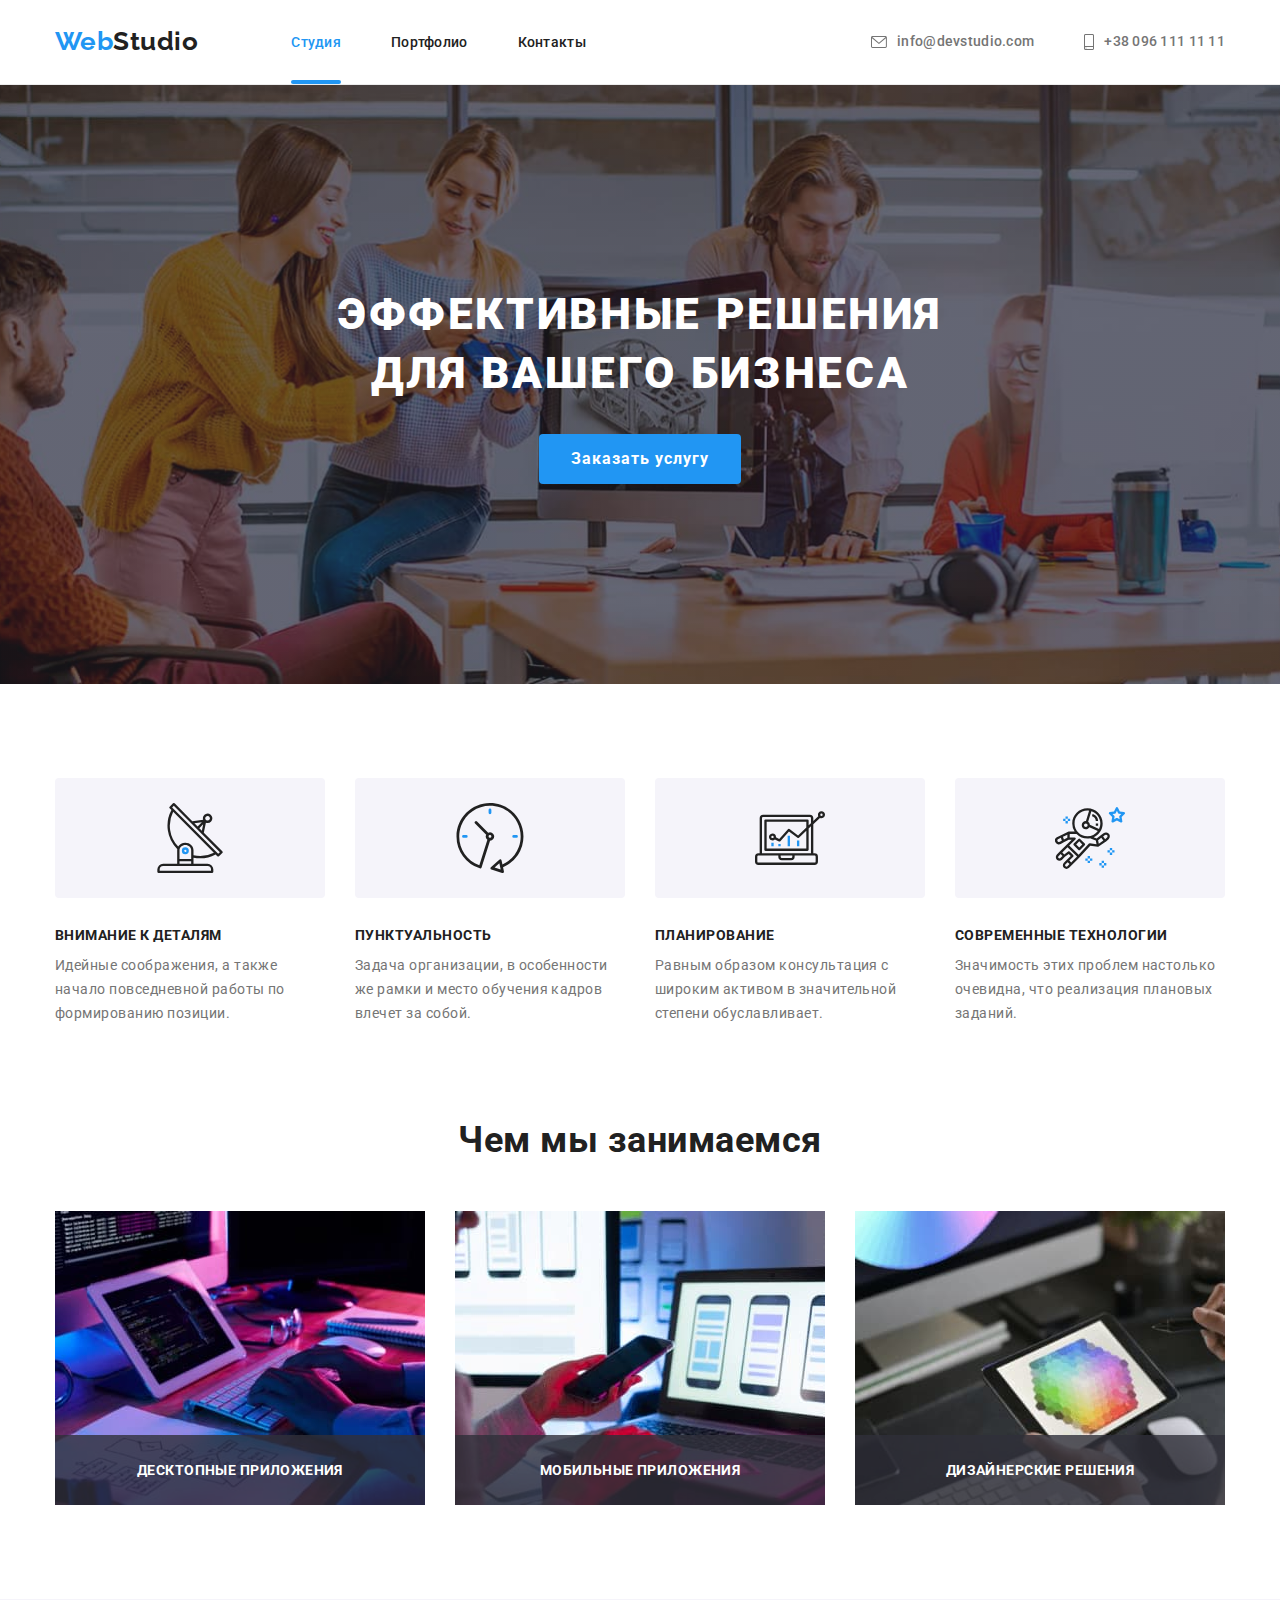
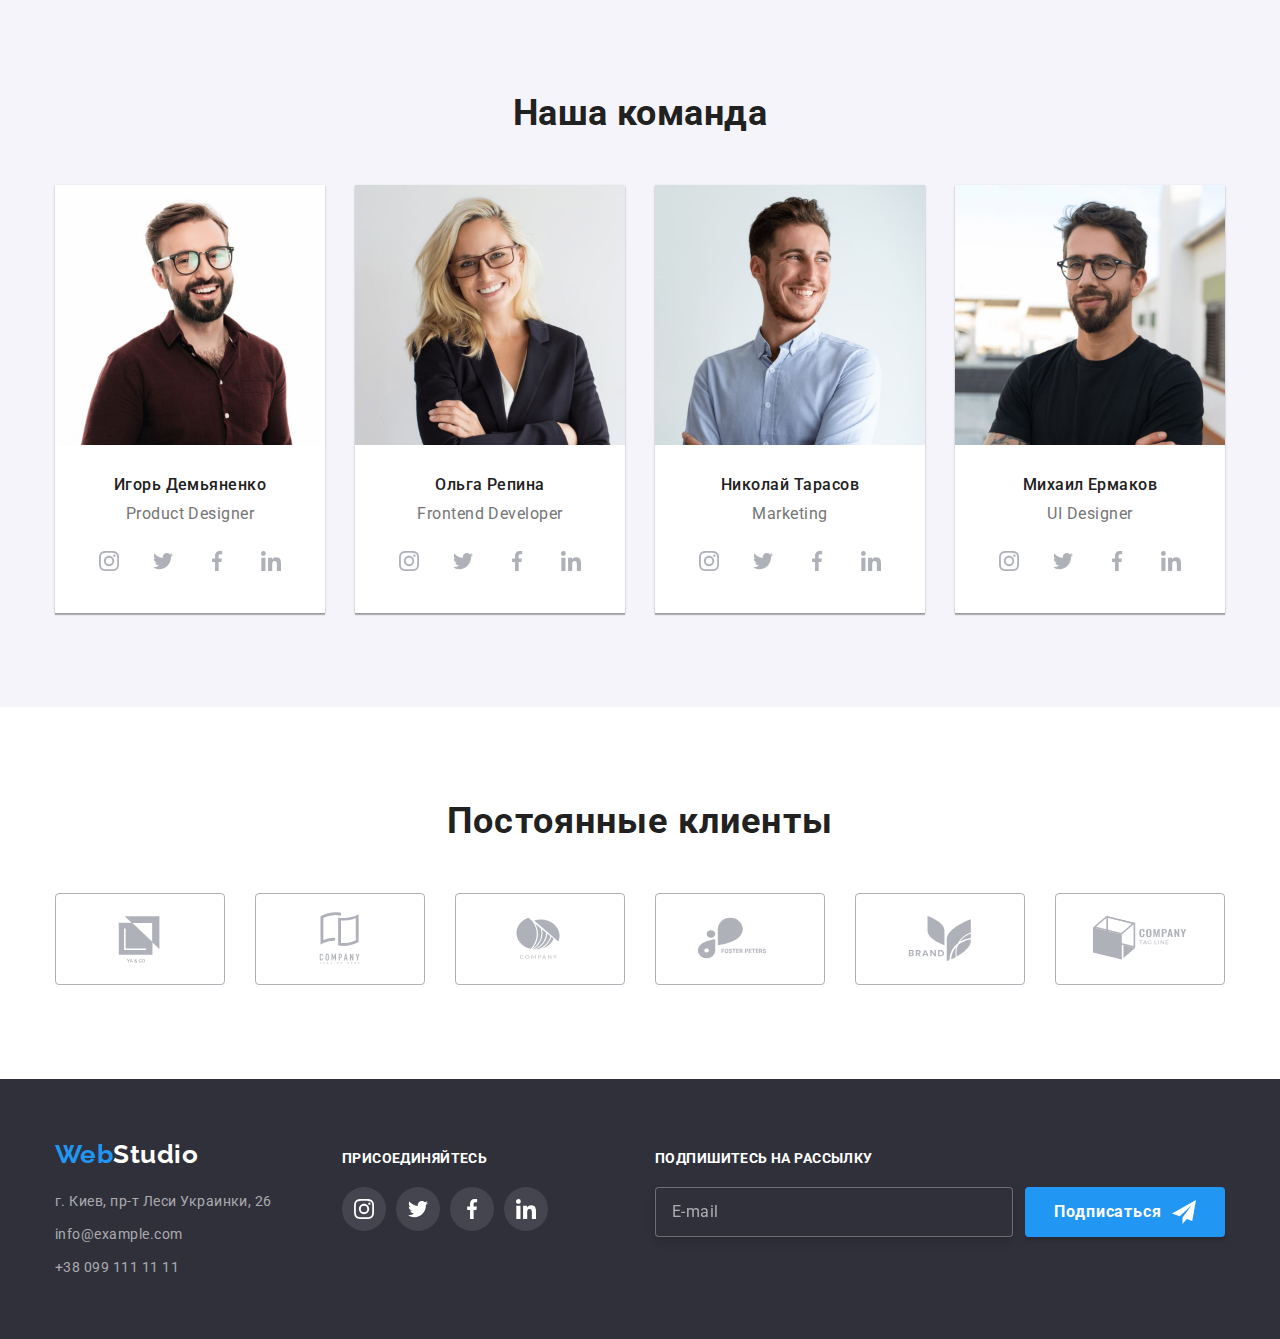
==== index.html @ af9476b7 "add files from previous hw" ====
<!DOCTYPE html>
<html lang="ru">
  <head>
    <meta charset="UTF-8" />
    <meta http-equiv="X-UA-Compatible" content="IE=edge" />
    <meta name="viewport" content="width=device-width, initial-scale=1.0" />
    <title>Homework 7</title>
    <link rel="preconnect" href="https://fonts.googleapis.com" />
    <link rel="preconnect" href="https://fonts.gstatic.com" crossorigin />
    <link
      href="https://fonts.googleapis.com/css2?family=Raleway:wght@700&family=Roboto:wght@400;500;700;900&display=swap"
      rel="stylesheet"
    />
    <link
      rel="stylesheet"
      href="https://cdnjs.cloudflare.com/ajax/libs/modern-normalize/1.1.0/modern-normalize.min.css"
    />
    <link rel="stylesheet" href="./css/styles.css" />
  </head>

  <body>
    <!-- Header -->
    <header class="header-border">
      <div class="container header-container">
        <nav class="main-nav">
          <a class="logo" href="index.html" title="WebStudio"
            >Web<span class="logo-black">Studio</span></a
          >
          <ul class="site-nav">
            <li>
              <a class="nav-studio current" href="./index.html">Студия</a>
            </li>
            <li>
              <a class="nav-portfolio" href="./portfolio.html">Портфолио</a>
            </li>
            <li><a class="nav-contacts" href="">Контакты</a></li>
          </ul>
        </nav>

        <ul class="contacts">
          <li>
            <a class="link-mail" href="mailto:info@devstudio.com">
              <svg class="icon-mail" width="16" height="12">
                <use href="./images/sprite.svg#icon-mail"></use>
              </svg>
              info@devstudio.com</a
            >
          </li>
          <li>
            <a class="link-tel" href="tel:+380961111111">
              <svg class="icon-smartphone" width="10" height="16">
                <use href="./images/sprite.svg#icon-smartphone"></use>
              </svg>
              +38 096 111 11 11</a
            >
          </li>
        </ul>
      </div>
    </header>
    <!-- Main -->
    <main>
      <!-- Секция 1 (Эффективное решение для вашего бизнеса) -->
      <section class="hero-section">
        <div class="container title-container">
          <h1 class="hero-title">Эффективные решения для вашего бизнеса</h1>
          <button data-modal-open class="hero-button" type="button">
            Заказать услугу
          </button>
        </div>
      </section>

      <!-- Секция 2 (Список преимуществ) -->
      <section>
        <div class="container">
          <h2 class="visually-hidden">Список преимуществ</h2>
          <ul class="advantage-list">
            <li>
              <div class="advantage-block">
                <svg width="70" height="70">
                  <use href="./images/sprite.svg#icon-antenna"></use>
                </svg>
              </div>
              <h3 class="advantage-title">Внимание к деталям</h3>
              <p class="advantage-text">
                Идейные соображения, а также начало повседневной работы по
                формированию позиции.
              </p>
            </li>
            <li>
              <div class="advantage-block">
                <svg width="70" height="70">
                  <use href="./images/sprite.svg#icon-clock"></use>
                </svg>
              </div>
              <h3 class="advantage-title">Пунктуальность</h3>
              <p class="advantage-text">
                Задача организации, в особенности же рамки и место обучения
                кадров влечет за собой.
              </p>
            </li>
            <li>
              <div class="advantage-block">
                <svg width="70" height="70">
                  <use href="./images/sprite.svg#icon-diagram"></use>
                </svg>
              </div>
              <h3 class="advantage-title">Планирование</h3>
              <p class="advantage-text">
                Равным образом консультация с широким активом в значительной
                степени обуславливает.
              </p>
            </li>
            <li>
              <div class="advantage-block">
                <svg width="70" height="70">
                  <use href="./images/sprite.svg#icon-astronaut"></use>
                </svg>
              </div>
              <h3 class="advantage-title">Современные технологии</h3>
              <p class="advantage-text">
                Значимость этих проблем настолько очевидна, что реализация
                плановых заданий.
              </p>
            </li>
          </ul>
        </div>
      </section>
      <!-- Секция 3 (Чем мы занимаемся?) -->
      <section class="project-section">
        <div class="container">
          <h2 class="projects-title">Чем мы занимаемся</h2>
          <ul class="projects-list">
            <li>
              <div class="projects-item-div">
                <img
                  src="images/img1.jpg"
                  width="370"
                  alt="руки набирают на клавиатуре код"
                />
                <p class="projects-item-text">Десктопные приложения</p>
              </div>
            </li>
            <li>
              <div class="projects-item-div">
                <img
                  src="images/img2.jpg"
                  width="370"
                  alt="телефон в руке фотографирует экран ноутбука"
                />
                <p class="projects-item-text">Мобильные приложения</p>
              </div>
            </li>
            <li>
              <div class="projects-item-div">
                <img
                  src="images/img3.jpg"
                  width="370"
                  alt="человек  выбирает на планшете цвет из палитры"
                />
                <p class="projects-item-text">Дизайнерские решения</p>
              </div>
            </li>
          </ul>
        </div>
      </section>
      <!-- Секция 4 (Наша команда) -->
      <section class="team-section">
        <div class="container">
          <h2 class="team-section-title">Наша команда</h2>
          <ul class="team-list">
            <li class="member-card">
              <img
                src="images/img4.jpg"
                width="270"
                alt="Игорь Демьяненко, дизайнер продукта"
              />
              <h3 class="member-name">Игорь Демьяненко</h3>
              <p class="member-position" lang="en">Product Designer</p>
              <ul class="social-network-list">
                <li class="social-network-link">
                  <a class="social-network" href="">
                    <svg class="icon-social" width="20" height="20">
                      <use href="./images/sprite.svg#icon-instagram"></use>
                    </svg>
                  </a>
                </li>
                <li class="social-network-link">
                  <a class="social-network" href="">
                    <svg class="icon-social" width="20" height="20">
                      <use href="./images/sprite.svg#icon-twitter"></use>
                    </svg>
                  </a>
                </li>
                <li class="social-network-link">
                  <a class="social-network" href="">
                    <svg class="icon-social" width="20" height="20">
                      <use href="./images/sprite.svg#icon-facebook"></use>
                    </svg>
                  </a>
                </li>
                <li class="social-network-link">
                  <a class="social-network" href="">
                    <svg class="icon-social" width="20" height="20">
                      <use href="./images/sprite.svg#icon-linkedin"></use>
                    </svg>
                  </a>
                </li>
              </ul>
            </li>
            <li class="member-card">
              <img
                src="images/img5.jpg"
                width="270"
                alt="Ольга Репина, фронтэнд разработчик"
              />
              <h3 class="member-name">Ольга Репина</h3>
              <p class="member-position" lang="en">Frontend Developer</p>
              <ul class="social-network-list">
                <li class="social-network-link">
                  <a class="social-network" href="">
                    <svg class="icon-social" width="20" height="20">
                      <use href="./images/sprite.svg#icon-instagram"></use>
                    </svg>
                  </a>
                </li>
                <li class="social-network-link">
                  <a class="social-network" href="">
                    <svg class="icon-social" width="20" height="20">
                      <use href="./images/sprite.svg#icon-twitter"></use>
                    </svg>
                  </a>
                </li>
                <li class="social-network-link">
                  <a class="social-network" href="">
                    <svg class="icon-social" width="20" height="20">
                      <use href="./images/sprite.svg#icon-facebook"></use>
                    </svg>
                  </a>
                </li>
                <li class="social-network-link">
                  <a class="social-network" href="">
                    <svg class="icon-social" width="20" height="20">
                      <use href="./images/sprite.svg#icon-linkedin"></use>
                    </svg>
                  </a>
                </li>
              </ul>
            </li>
            <li class="member-card">
              <img
                src="images/img6.jpg"
                width="270"
                alt="Николай Тарасов, маркетолог"
              />
              <h3 class="member-name">Николай Тарасов</h3>
              <p class="member-position" lang="en">Marketing</p>
              <ul class="social-network-list">
                <li class="social-network-link">
                  <a class="social-network" href="">
                    <svg class="icon-social" width="20" height="20">
                      <use href="./images/sprite.svg#icon-instagram"></use>
                    </svg>
                  </a>
                </li>
                <li class="social-network-link">
                  <a class="social-network" href="">
                    <svg class="icon-social" width="20" height="20">
                      <use href="./images/sprite.svg#icon-twitter"></use>
                    </svg>
                  </a>
                </li>
                <li class="social-network-link">
                  <a class="social-network" href="">
                    <svg class="icon-social" width="20" height="20">
                      <use href="./images/sprite.svg#icon-facebook"></use>
                    </svg>
                  </a>
                </li>
                <li class="social-network-link">
                  <a class="social-network" href="">
                    <svg class="icon-social" width="20" height="20">
                      <use href="./images/sprite.svg#icon-linkedin"></use>
                    </svg>
                  </a>
                </li>
              </ul>
            </li>
            <li class="member-card">
              <img
                src="images/img7.jpg"
                width="270"
                alt="Михаил Ермаков, UI-дизайнер"
              />
              <h3 class="member-name">Михаил Ермаков</h3>
              <p class="member-position" lang="en">UI Designer</p>
              <ul class="social-network-list">
                <li class="social-network-link">
                  <a class="social-network" href="">
                    <svg class="icon-social" width="20" height="20">
                      <use href="./images/sprite.svg#icon-instagram"></use>
                    </svg>
                  </a>
                </li>
                <li class="social-network-link">
                  <a class="social-network" href="">
                    <svg class="icon-social" width="20" height="20">
                      <use href="./images/sprite.svg#icon-twitter"></use>
                    </svg>
                  </a>
                </li>
                <li class="social-network-link">
                  <a class="social-network" href="">
                    <svg class="icon-social" width="20" height="20">
                      <use href="./images/sprite.svg#icon-facebook"></use>
                    </svg>
                  </a>
                </li>
                <li class="social-network-link">
                  <a class="social-network" href="">
                    <svg class="icon-social" width="20" height="20">
                      <use href="./images/sprite.svg#icon-linkedin"></use>
                    </svg>
                  </a>
                </li>
              </ul>
            </li>
          </ul>
        </div>
      </section>
      <!-- Секция 5 (Постоянные клиенты) -->
      <section>
        <div class="container">
          <h2 class="regular-customers-title">Постоянные клиенты</h2>
          <ul class="regular-customers-list">
            <li class="brand-logo-item">
              <a class="brand-logo-link" href="">
                <svg class="brand-logo-icon" width="106" height="60">
                  <use href="./images/sprite.svg#icon-ya-co"></use>
                </svg>
              </a>
            </li>
            <li class="brand-logo-item">
              <a class="brand-logo-link" href="">
                <svg class="brand-logo-icon" width="106" height="60">
                  <use href="./images/sprite.svg#icon-company1"></use>
                </svg>
              </a>
            </li>
            <li class="brand-logo-item">
              <a class="brand-logo-link" href="">
                <svg class="brand-logo-icon" width="106" height="60">
                  <use href="./images/sprite.svg#icon-company2"></use>
                </svg>
              </a>
            </li>
            <li class="brand-logo-item">
              <a class="brand-logo-link" href="">
                <svg class="brand-logo-icon" width="106" height="60">
                  <use href="./images/sprite.svg#icon-foster-peters"></use>
                </svg>
              </a>
            </li>
            <li class="brand-logo-item">
              <a class="brand-logo-link" href="">
                <svg class="brand-logo-icon" width="106" height="60">
                  <use href="./images/sprite.svg#icon-brand"></use>
                </svg>
              </a>
            </li>
            <li class="brand-logo-item">
              <a class="brand-logo-link" href="">
                <svg class="brand-logo-icon" width="106" height="60">
                  <use href="./images/sprite.svg#icon-company3"></use>
                </svg>
              </a>
            </li>
          </ul>
        </div>
      </section>
    </main>
    <!-- Footer -->
    <footer>
      <div class="container">
        <div class="footer-columns">
          <div class="footer-adress">
            <a class="bottom-logo" href="index.html" title="WebStudio"
              >Web<span class="logo-white">Studio</span></a
            >
            <address>
              <ul class="address-list">
                <li>
                  <a
                    class="address-link"
                    href="https://goo.gl/maps/oR3F1YAG6LvCoMsa9"
                    target="_blank"
                    rel="noopener noreferrer"
                    >г. Киев, пр-т Леси Украинки, 26</a
                  >
                </li>
                <li>
                  <a class="address-link" href="mailto:info@example.com"
                    >info@example.com</a
                  >
                </li>
                <li>
                  <a class="address-link" href="tel:+380991111111"
                    >+38 099 111 11 11</a
                  >
                </li>
              </ul>
            </address>
          </div>
          <div class="call-to-action">
            <p class="join">присоединяйтесь</p>
            <ul class="sn-list-footer">
              <li class="sn-item-footer">
                <a class="sn-link-footer" href="">
                  <svg class="icon-social-footer" width="20" height="20">
                    <use href="./images/sprite.svg#icon-instagram"></use>
                  </svg>
                </a>
              </li>
              <li class="sn-item-footer">
                <a class="sn-link-footer" href="">
                  <svg class="icon-social-footer" width="20" height="20">
                    <use href="./images/sprite.svg#icon-twitter"></use>
                  </svg>
                </a>
              </li>
              <li class="sn-item-footer">
                <a class="sn-link-footer" href="">
                  <svg class="icon-social-footer" width="20" height="20">
                    <use href="./images/sprite.svg#icon-facebook"></use>
                  </svg>
                </a>
              </li>
              <li class="sn-item-footer">
                <a class="sn-link-footer" href="">
                  <svg class="icon-social-footer" width="20" height="20">
                    <use href="./images/sprite.svg#icon-linkedin"></use>
                  </svg>
                </a>
              </li>
            </ul>
          </div>
          <form class="mailing-list">
            <label class="mailing-list-title">
              Подпишитесь на рассылку
              <input
                class="mailing-list-email"
                type="email"
                name="email"
                placeholder="E-mail"
              />
            </label>
            <button class="mailing-list-button" type="submit">
              Подписаться
              <svg class="icon-send" width="24" height="24">
                <use href="./images/sprite.svg#icon-icon-send"></use>
              </svg>
            </button>
          </form>
        </div>
      </div>
    </footer>
    <!-- Modal -->
    <div data-modal class="backdrop is-hidden">
      <div class="modal">
        <button data-modal-close class="modal-close-button" type="button">
          <svg class="icon-close" width="30" height="30">
            <use href="./images/sprite.svg#icon-close"></use>
          </svg>
        </button>
        <p class="modal-title">Оставьте свои данные, мы вам перезвоним</p>
        <form>
          <div class="form-field">
            <label for="username" class="form-label">Имя</label>
            <input class="input" type="text" name="username" id="username" />
            <svg class="form-svg" width="18" height="18">
              <use href="./images/sprite.svg#icon-person-black"></use>
            </svg>
          </div>
          <div class="form-field">
            <label for="number" class="form-label">Телефон</label>
            <input class="input" type="tel" name="number" id="number" />
            <svg class="form-svg" width="18" height="18">
              <use href="./images/sprite.svg#icon-phone-black"></use>
            </svg>
          </div>
          <div class="form-field">
            <label for="email" class="form-label">Почта</label>
            <input class="input" type="email" name="email" id="email" />
            <svg class="form-svg" width="18" height="18">
              <use href="./images/sprite.svg#icon-email-black"></use>
            </svg>
          </div>
          <div class="form-field">
            <label for="comment" class="form-label">Комментарий</label>
            <textarea
              id="comment"
              class="textarea"
              name="comment"
              placeholder="Введите текст"
            ></textarea>
          </div>
          <label class="policy-checkbox">
            <input
              class="checkbox"
              type="checkbox"
              name="policy"
              value="policy"
            />
            <span class="checkbox-border"
              ><svg class="icon-check" width="16" height="15">
                <use href="./images/sprite.svg#icon-icon-check"></use>
              </svg>
            </span>
            <span
              >Соглашаюсь с рассылкой и принимаю
              <a class="policy-agreement" href="">Условия договора</a>
            </span>
          </label>
          <button class="form-button" type="submit">Отправить</button>
        </form>
      </div>
    </div>
    <script src="./js/modal.js"></script>
  </body>
</html>
---- css/styles.css ----
:root {
  --primary-text-color: #757575;
  --title-text-color: #212121;
  --accent-color: #2196f3;
  --hero-button-hover-color: #188ce8;
  --primary-white-color: #ffffff;
  --portfolio-card-border-color: #eeeeee;
  --header-border-color: #ececec;
  --hero-footer-section-background-color: #2f303a;
  --team-section-background-color: #f5f4fa;
  --team-section-social-network-color: #afb1b8;
  --backdrop-background-color: rgba(0, 0, 0, 0.2);
  --primary-black-color: #000;
  --timing-function: cubic-bezier(0.4, 0, 0.2, 1);
}

body {
  font-family: Roboto, sans-serif;
  letter-spacing: 0.03em;
  background-color: var(--primary-white-color);
  color: var(--primary-text-color);
}
p,
h1,
h2,
h3,
h4,
h5,
h6 {
  margin: 0;
  padding: 0;
}

ul {
  list-style: none;
  margin: 0;
  padding: 0;
}

img {
  display: block;
  max-width: 100%;
  height: auto;
}

section {
  padding: 94px 0;
}

.container {
  width: 1200px;
  margin-left: auto;
  margin-right: auto;
  padding-left: 15px;
  padding-right: 15px;
}

.visually-hidden {
  position: absolute;
  width: 1px;
  height: 1px;
  margin: -1px;
  border: 0;
  padding: 0;
  white-space: nowrap;
  clip-path: inset(100%);
  clip: rect(0 0 0 0);
  overflow: hidden;
}

/* Header */
header {
  display: flex;
  align-items: center;
  margin: auto;
}
.header-container {
  display: flex;
  align-items: center;
}

.header-border {
  border-bottom: 1px solid var(--header-border-color);
}

.main-nav {
  display: flex;
  align-items: center;
  margin-right: auto;
}

.logo {
  margin-right: 93px;
  padding-top: 24px;
  padding-bottom: 25px;

  font-family: "Raleway";
  font-weight: 700;
  font-size: 26px;
  line-height: 1.2;
  color: var(--accent-color);
  text-decoration: none;
}

.logo-black {
  color: var(--title-text-color);
}

.site-nav {
  display: flex;
  align-items: center;
  padding-left: 0;
  margin: 0;
}

.site-nav .current {
  color: var(--accent-color);
  position: relative;
}

.site-nav .current::after {
  content: "";
  position: absolute;
  width: 100%;
  height: 4px;
  background-color: var(--accent-color);
  border-radius: 2px;
  bottom: 0;
  left: 0;
  margin-bottom: -2px;
}

.site-nav > li:not(:last-child) {
  margin-right: 50px;
}

.nav-studio {
  padding-top: 32px;
  padding-bottom: 32px;
  font-weight: 500;
  font-size: 14px;
  line-height: 1.14;
  letter-spacing: 0.02em;
  color: var(--title-text-color);
  text-decoration: none;
  transition: color 250ms var(--timing-function);
}

.nav-studio:hover,
.nav-studio:focus {
  color: var(--accent-color);
}

.nav-portfolio {
  padding-top: 32px;
  padding-bottom: 32px;
  font-weight: 500;
  font-size: 14px;
  line-height: 1.14px;
  letter-spacing: 0.02em;
  color: var(--title-text-color);
  text-decoration: none;
  transition: color 250ms var(--timing-function);
}

.nav-portfolio:hover,
.nav-portfolio:focus {
  color: var(--accent-color);
}

.nav-contacts {
  padding-top: 32px;
  padding-bottom: 32px;
  font-weight: 500;
  font-size: 14px;
  line-height: 1.14;
  letter-spacing: 0.02em;
  color: var(--title-text-color);
  text-decoration: none;
  transition: color 250ms var(--timing-function);
}

.nav-contacts:hover,
.nav-contacts:focus {
  color: var(--accent-color);
}

.contacts {
  display: flex;
  align-items: center;
  padding-left: 0;
  margin: 0;
}

.link-mail {
  padding-top: 32px;
  padding-bottom: 32px;
  margin-right: 50px;
  font-weight: 500;
  font-size: 14px;
  line-height: 1.4;
  letter-spacing: 0.02em;
  color: var(--primary-text-color);
  text-decoration: none;
  display: flex;
  align-items: center;
  transition: color 250ms var(--timing-function);
}

.icon-mail {
  fill: currentColor;
  margin-right: 10px;
}

.link-mail:hover,
.link-mail:focus {
  color: var(--accent-color);
}

.link-tel {
  padding-top: 32px;
  padding-bottom: 32px;
  font-weight: 500;
  font-size: 14px;
  line-height: 1.4;
  letter-spacing: 0.02em;
  color: var(--primary-text-color);
  text-decoration: none;
  display: flex;
  align-items: center;
  transition: color 250ms var(--timing-function);
}

.icon-smartphone {
  fill: currentColor;
  margin-right: 10px;
}

.link-tel:hover,
.link-tel:focus {
  color: var(--accent-color);
}

/* Секция 1 (Эффективное решение для вашего бизнеса)  */
.hero-section {
  background-color: var(--hero-footer-section-background-color);
  background-image: linear-gradient(
      to right,
      rgba(47, 48, 58, 0.4),
      rgba(47, 48, 58, 0.4)
    ),
    url("../images/hero-img.jpg");
  background-repeat: no-repeat;
  background-size: cover;
  background-position: center;
  max-width: 1600px;
  margin: 0 auto;
  align-items: center;
  padding-top: 200px;
  padding-bottom: 200px;
}

.title-container {
  display: flex;
  align-items: center;
  flex-direction: column;
}

.hero-title {
  margin: 0 0 30px;
  width: 696px;

  font-weight: 900;
  font-size: 44px;
  line-height: 1.36;
  text-align: center;
  letter-spacing: 0.06em;
  text-transform: uppercase;
  color: var(--primary-white-color);
}

.hero-button {
  border-radius: 4px;
  padding: 10px 32px;
  border: none;
  align-items: center;

  color: var(--primary-white-color);
  background-color: var(--accent-color);
  font-weight: 700;
  font-size: 16px;
  line-height: 1.88;
  text-align: center;
  letter-spacing: 0.06em;
  cursor: pointer;
  transition: background-color 250ms var(--timing-function);
}

.hero-button:hover,
.hero-button:focus {
  background-color: var(--hero-button-hover-color);
}

/* Секция 2 (Список преимуществ) */
.advantage-list {
  display: flex;
}

.advantage-list > li:not(:last-child) {
  margin-right: 30px;
}

.advantage-block {
  background-color: var(--team-section-background-color);
  border-radius: 4px;
  width: 270px;
  height: 120px;
  margin-bottom: 30px;
  align-items: center;
  display: flex;
  justify-content: center;
}

.advantage-title {
  margin-top: 0;
  margin-bottom: 10px;
  color: var(--title-text-color);
  font-weight: 700;
  font-size: 14px;
  line-height: 1.14;
  text-transform: uppercase;
}

.advantage-text {
  width: 270px;
  font-size: 14px;
  line-height: 1.7;
  color: var(--primary-text-color);
}

/* Секция 3 (Чем мы занимаемся?) */
.project-section {
  padding-top: 0;
}
.projects-title {
  margin-top: 0;
  margin-bottom: 50px;
  font-weight: 700;
  font-size: 36px;
  line-height: 1.16;
  text-align: center;
  color: var(--title-text-color);
}

.projects-list {
  display: flex;
}

.projects-list > li:not(:last-child) {
  margin-right: 30px;
}

.projects-item-div {
  position: relative;
}

.projects-item-text {
  position: absolute;
  bottom: 0;

  width: 370px;
  padding: 27px 0;
  font-weight: 700;
  font-size: 14px;
  line-height: 16px;
  text-align: center;
  letter-spacing: 0.03em;
  text-transform: uppercase;
  color: var(--primary-white-color);
  background-color: rgba(47, 48, 58, 0.8);
}

/* Секция 4 (Наша команда) */
.team-section {
  background-color: var(--team-section-background-color);
  margin-top: 0;
  margin-bottom: 0;
}

.team-section-title {
  margin-bottom: 50px;
  font-weight: 700;
  font-size: 36px;
  line-height: 1.16;
  text-align: center;
  color: var(--title-text-color);
}

.team-list {
  display: flex;
}

.member-card {
  background-color: var(--primary-white-color);
  width: 270px;
  margin-bottom: 0;
  box-shadow: 0px 1px 3px rgba(0, 0, 0, 0.12), 0px 1px 1px rgba(0, 0, 0, 0.14),
    0px 2px 1px rgba(0, 0, 0, 0.2);
}

.member-card:not(:last-child) {
  margin-right: 30px;
}

.member-name {
  margin-top: 30px;
  margin-bottom: 10px;
  font-weight: 500;
  font-size: 16px;
  line-height: 1.19;
  text-align: center;
  color: var(--title-text-color);
}

.member-position {
  margin-bottom: 16px;
  font-size: 16px;
  line-height: 1.19;
  text-align: center;
}

.social-network-list {
  display: flex;
  justify-content: center;
  margin-bottom: 30px;
}

.social-network-link:not(:last-child) {
  margin-right: 10px;
}

.social-network {
  display: flex;
  justify-content: center;
  align-items: center;
  color: var(--team-section-social-network-color);
  width: 44px;
  height: 44px;
  border-radius: 50%;
  transition: color 250ms var(--timing-function),
    background-color 250ms var(--timing-function);
}

.social-network:hover,
.social-network:focus {
  color: var(--primary-white-color);
  background-color: var(--accent-color);
}

.icon-social {
  fill: currentColor;
}

/* Секция 5 (Постоянные клиенты) */

.regular-customers-title {
  color: var(--title-text-color);
  font-weight: 700;
  font-size: 36px;
  line-height: 1.16;
  text-align: center;
  letter-spacing: 0.03em;

  margin-bottom: 50px;
}

.regular-customers-list {
  display: flex;
}

.brand-logo-item:not(:last-child) {
  margin-right: 30px;
}

.brand-logo-link {
  display: flex;
  justify-content: center;
  align-items: center;
  border: 1px solid var(--team-section-social-network-color);
  border-radius: 4px;
  width: 170px;
  height: 92px;
  color: var(--team-section-social-network-color);
  transition: color 250ms var(--timing-function);
}

.brand-logo-link:hover,
.brand-logo-link:focus {
  color: var(--accent-color);
  border: 1px solid var(--accent-color);
}

.brand-logo-icon {
  fill: currentColor;
}

/* Footer */
footer {
  background-color: var(--hero-footer-section-background-color);
  padding-top: 60px;
  padding-bottom: 60px;
}

.footer-columns {
  display: flex;
  align-items: baseline;
}

.bottom-logo {
  display: inline-block;
  margin-bottom: 20px;
  font-family: "Raleway";
  font-weight: 700;
  font-size: 26px;
  line-height: 1.19;
  color: var(--accent-color);
  text-decoration: none;
}

.logo-white {
  color: var(--primary-white-color);
}

.address-link {
  display: inline-block;
  font-style: normal;
  font-size: 14px;
  line-height: 1.7;
  color: rgba(255, 255, 255, 0.6);
  text-decoration: none;
  transition: color 250ms var(--timing-function);
}

.address-list > li:not(:last-child) {
  margin-bottom: 9px;
}

.address-link:hover,
.address-link:focus {
  color: var(--primary-white-color);
}

.call-to-action {
  margin-left: 70px;
}

.join {
  margin-bottom: 20px;
  font-weight: 700;
  font-size: 14px;
  line-height: 1.14;
  letter-spacing: 0.03em;
  text-transform: uppercase;
  color: var(--primary-white-color);
}

.sn-list-footer {
  display: flex;
}

.sn-item-footer:not(:last-child) {
  margin-right: 10px;
}

.sn-link-footer {
  display: flex;
  justify-content: center;
  align-items: center;
  color: var(--primary-white-color);
  background-color: rgba(255, 255, 255, 0.1);
  width: 44px;
  height: 44px;
  border-radius: 50%;
  transition: background-color 250ms var(--timing-function);
}

.sn-link-footer:hover,
.sn-link-footer:focus {
  background-color: var(--accent-color);
}

.icon-social-footer {
  fill: currentColor;
}

.mailing-list {
  margin-left: auto;
  display: flex;
}

.mailing-list-title {
  display: block;
  font-weight: 700;
  font-size: 14px;
  line-height: 1.14;
  letter-spacing: 0.03em;
  text-transform: uppercase;
  color: var(--primary-white-color);
}

.mailing-list-email {
  display: block;
  margin-top: 20px;
  font-size: 16px;
  line-height: 1.25;
  letter-spacing: 0.03em;
  color: rgba(255, 255, 255, 0.6);
  width: 358px;
  height: 50px;
  background-color: var(--hero-footer-section-background-color);
  border: 1px solid rgba(255, 255, 255, 0.3);
  box-sizing: border-box;
  filter: drop-shadow(0px 4px 4px rgba(0, 0, 0, 0.15));
  border-radius: 4px;
  padding-left: 16px;
  transition: border 250ms var(--timing-function);
}

.mailing-list-email:focus {
  border: 1px solid var(--accent-color);
  outline: none;
}

.mailing-list-email::placeholder {
  font-size: 16px;
  line-height: 1.25;
  letter-spacing: 0.03em;
  color: rgba(255, 255, 255, 0.6);
}

.mailing-list-button {
  display: flex;
  align-self: flex-end;
  margin-left: 12px;
  justify-content: center;
  align-items: center;
  width: 200px;
  height: 50px;

  font-weight: 700;
  font-size: 16px;
  line-height: 30px;
  letter-spacing: 0.06em;
  color: var(--primary-white-color);
  background-color: var(--accent-color);
  box-shadow: 0px 4px 4px rgba(0, 0, 0, 0.15);
  border-radius: 4px;
  border: none;
  cursor: pointer;
  transition: background-color 250ms var(--timing-function);
}

.icon-send {
  margin-left: 10px;
}

.mailing-list-button:hover,
.mailing-list-button:focus {
  background-color: var(--hero-button-hover-color);
}

/* Modal  */

.backdrop {
  position: fixed;
  top: 0;
  left: 0;
  background-color: var(--backdrop-background-color);
  width: 100%;
  height: 100%;

  opacity: 1;
  transition: opacity 250ms var(--timing-function);
}

.is-hidden {
  visibility: hidden;
  opacity: 0;
  pointer-events: none;
}

.backdrop.is-hidden .modal {
  transform: translate(-50%, -50%) scale(0.9);
  opacity: 0;
}

.modal {
  position: absolute;
  top: 50%;
  left: 50%;
  padding: 40px;
  min-width: 528px;
  min-height: 581px;
  transform: translate(-50%, -50%) scale(1);
  transition: transform 250ms var(--timing-function),
    opacity 250ms var(--timing-function);

  background-color: var(--primary-white-color);
  box-shadow: 0px 1px 3px rgba(0, 0, 0, 0.12), 0px 1px 1px rgba(0, 0, 0, 0.14),
    0px 2px 1px rgba(0, 0, 0, 0.2);
  border-radius: 4px;
}

.modal-close-button {
  position: absolute;
  right: 0;
  top: 0;
  display: flex;
  justify-content: center;
  align-items: center;
  margin: 8px 8px 0 2px;
  padding: 0;

  border: none;
  cursor: pointer;
  background-color: var(--primary-white-color);
}

.icon-close {
  fill: var(--primary-black-color);
  transition: fill 250ms var(--timing-function);
}

.icon-close:hover,
.icon-close:focus {
  fill: var(--accent-color);
}

.modal-title {
  margin-bottom: 30px;
  font-weight: 700;
  font-size: 20px;
  line-height: 1.15;
  text-align: center;
  letter-spacing: 0.03em;
  color: var(--title-text-color);
}

.form-field {
  position: relative;
  margin-bottom: 28px;
}

.form-field:nth-child(4) {
  margin-bottom: 20px;
}

.form-label {
  position: absolute;
  top: -18px;
  left: 0;
  font-size: 12px;
  line-height: 1.16;
  letter-spacing: 0.01em;
}

.form-svg {
  position: absolute;
  top: 50%;
  left: 15px;
  transform: translateY(-50%);
  transition: fill 250ms var(--timing-function);
}

.input {
  padding-left: 42px;
  width: 448px;
  height: 40px;
  border: 1px solid rgba(33, 33, 33, 0.2);
  box-sizing: border-box;
  border-radius: 4px;
  color: var(--primary-text-color);
  transition: border 250ms var(--timing-function);
}

.input:focus {
  border: 1px solid var(--accent-color);
  outline: none;
}

.form-field:focus-within > .form-svg {
  fill: var(--accent-color);
}

.textarea {
  resize: none;
  width: 448px;
  height: 120px;
  padding: 12px 16px;
  margin-top: 4px;
  border: 1px solid rgba(33, 33, 33, 0.2);
  box-sizing: border-box;
  border-radius: 4px;
  font-size: 14px;
  line-height: 1.14;
  letter-spacing: 0.01em;
  color: var(--primary-text-color);
  transition: border 250ms var(--timing-function);
}

.textarea::placeholder {
  font-size: 14px;
  line-height: 1.14;
  letter-spacing: 0.01em;
  color: rgba(117, 117, 117, 0.5);
}

.textarea:focus {
  border: 1px solid var(--accent-color);
  outline: none;
}

.policy-checkbox {
  display: flex;
  align-items: center;
  justify-content: center;
  font-size: 14px;
  line-height: 1.71;
  letter-spacing: 0.03em;
}

.checkbox {
  position: absolute;
  width: 1px;
  height: 1px;
  margin: -1px;
  border: 0;
  padding: 0;
  white-space: nowrap;
  clip-path: inset(100%);
  clip: rect(0 0 0 0);
  overflow: hidden;
}

.checkbox:checked + .checkbox-border {
  background-color: var(--accent-color);
  background-origin: border-box;
  border-color: var(--accent-color);
}

.checkbox-border {
  display: flex;
  align-items: center;
  border: 2px solid var(--title-text-color);
  border-radius: 4px;
  margin-right: 7px;
  transition: background-color 250ms var(--timing-function);
}

.icon-check {
  fill: var(--primary-white-color);
}

.policy-agreement {
  margin-left: 3px;
  color: var(--accent-color);
}

.form-button {
  display: flex;
  justify-content: center;
  align-items: center;
  width: 200px;
  margin-top: 30px;
  margin-left: auto;
  margin-right: auto;
  padding-top: 10px;
  padding-bottom: 10px;

  font-weight: 700;
  font-size: 16px;
  line-height: 1.87;
  letter-spacing: 0.06em;
  color: var(--primary-white-color);
  background-color: var(--accent-color);
  box-shadow: 0px 4px 4px rgba(0, 0, 0, 0.15);
  border-radius: 4px;
  border: none;
  cursor: pointer;
  transition: background-color 250ms var(--timing-function);
}

.form-button:hover,
.form-button:focus {
  background-color: var(--hero-button-hover-color);
}

/* Portfolio  */

.button-list {
  display: flex;
  justify-content: center;

  margin-bottom: 50px;
}

.button-list > li:not(:last-child) {
  margin-right: 8px;
}

.portfolio-btn {
  padding: 6px 22px;
  border-radius: 4px;
  border: none;

  font-weight: 500;
  font-size: 16px;
  line-height: 1.63;
  text-align: center;
  color: var(--title-text-color);
  background-color: var(--team-section-background-color);
  cursor: pointer;
  transition: color 250ms var(--timing-function), background-color,
    250ms var(--timing-function);
}
.portfolio-btn:hover,
.portfolio-btn:focus {
  color: var(--primary-white-color);
  background-color: var(--accent-color);
}

.portfolio-list {
  display: flex;
  flex-wrap: wrap;
  padding-left: 0;
  margin-top: 0;
}

.portfolio-link {
  display: block;
  text-decoration: none;
  color: var(--primary-text-color);
}

.portfolio-link:hover,
.portfolio-link:focus {
  box-shadow: 0px 1px 1px rgba(0, 0, 0, 0.12), 0px 4px 4px rgba(0, 0, 0, 0.06),
    1px 4px 6px rgba(0, 0, 0, 0.16);
}

.portfolio-thumb {
  position: relative;
  overflow: hidden;
}

.portfolio-overlay {
  position: absolute;
  width: 100%;
  height: 100%;
  top: 0;
  left: 0;
  background-color: rgba(33, 150, 243, 0.9);
  transform: translateY(100%);
  transition: transform 250ms var(--timing-function);
}

.thumb-text {
  position: absolute;
  top: 50%;
  left: 50%;
  transform: translate(-50%, -50%);
  width: 100%;
  padding: 63px 24px;

  font-size: 18px;
  line-height: 1.55;
  letter-spacing: 0.03em;
  color: var(--primary-white-color);
}

.portfolio-link:hover .portfolio-overlay {
  transform: translateY(0);
}

.portfolio-card {
  width: 370px;
  margin-right: 30px;
  margin-bottom: 30px;

  background: var(--primary-white-color);
  box-sizing: border-box;
}

.portfolio-card:nth-child(3n) {
  margin-right: 0;
}

.portfolio-card:nth-last-child(-n + 3) {
  margin-bottom: 0;
}

.portfolio-card-div {
  padding: 20px 24px;
  border-left: 1px solid var(--portfolio-card-border-color);
  border-right: 1px solid var(--portfolio-card-border-color);
  border-bottom: 1px solid var(--portfolio-card-border-color);
}

.card-name {
  margin-bottom: 4px;
  font-weight: 700;
  font-size: 18px;
  line-height: 2;
  letter-spacing: 0.06em;
  color: var(--title-text-color);
}

.card-text {
  font-size: 16px;
  line-height: 1.88;
}
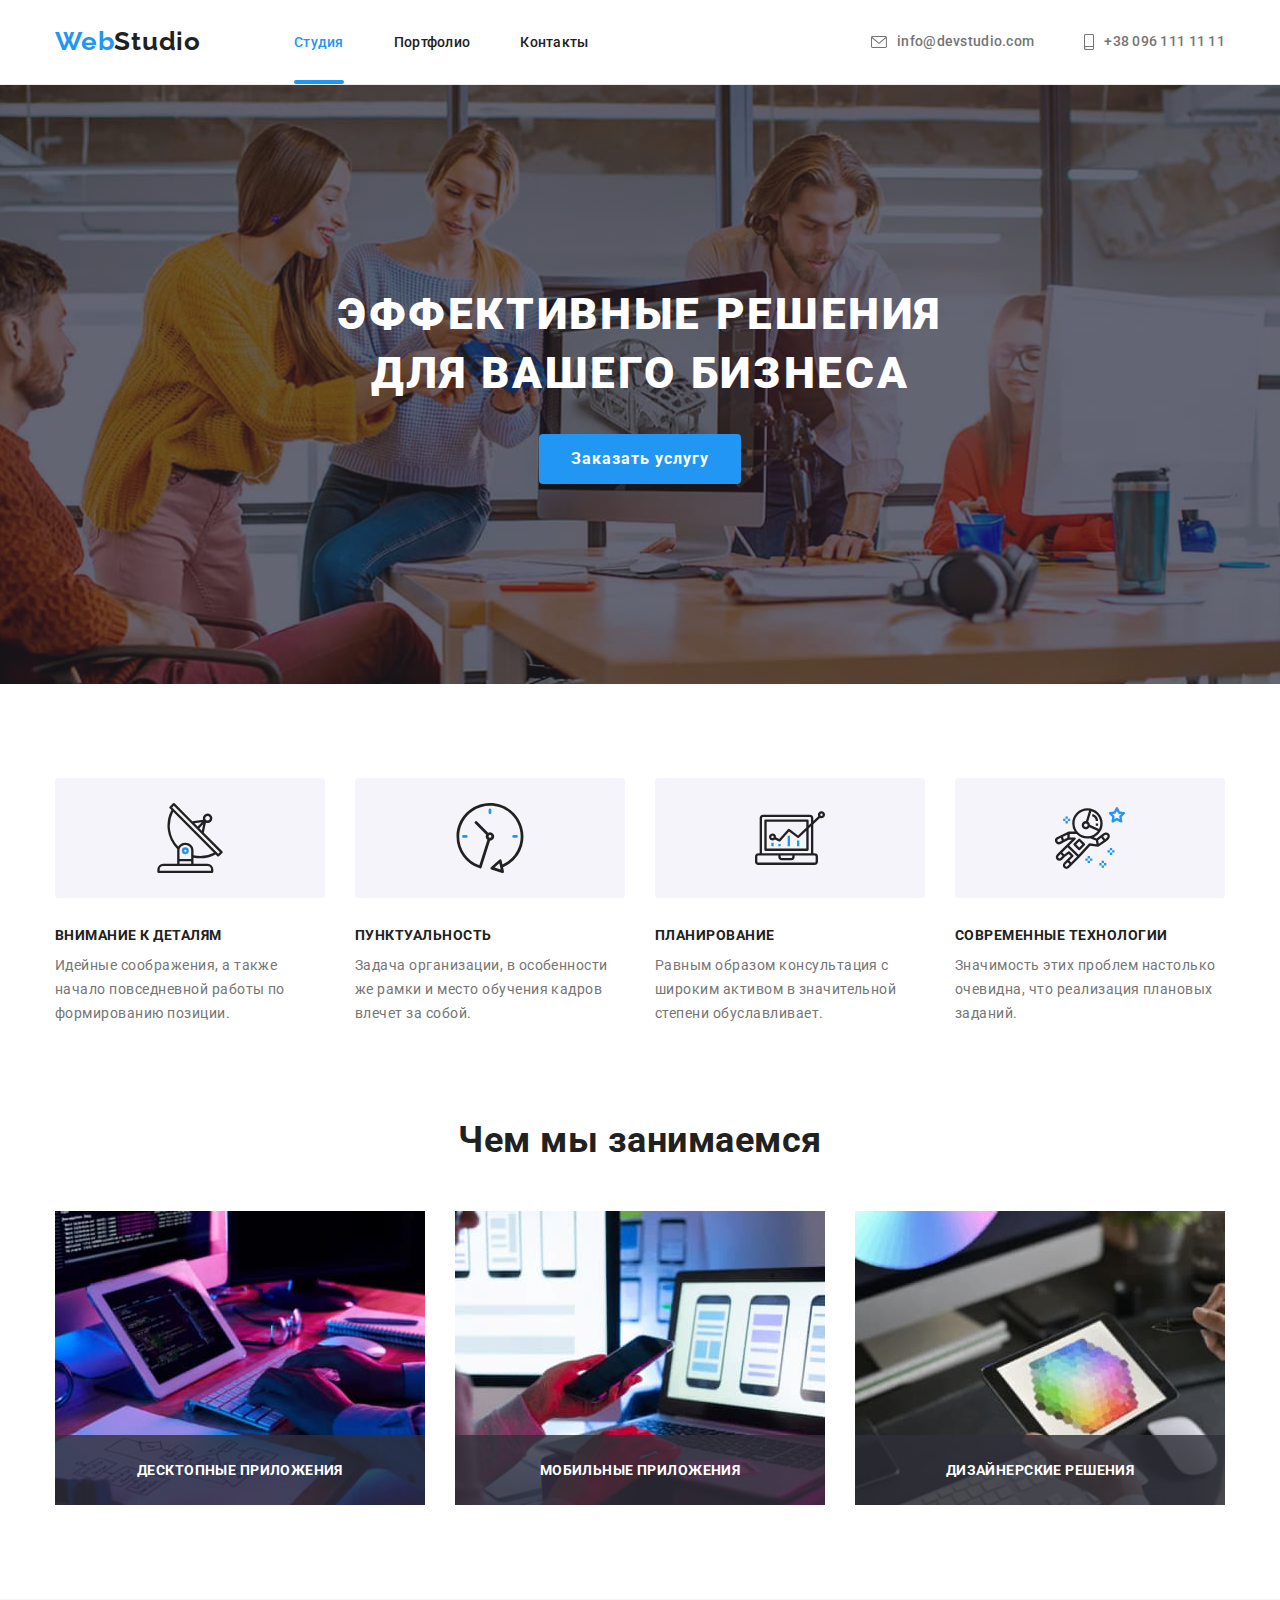
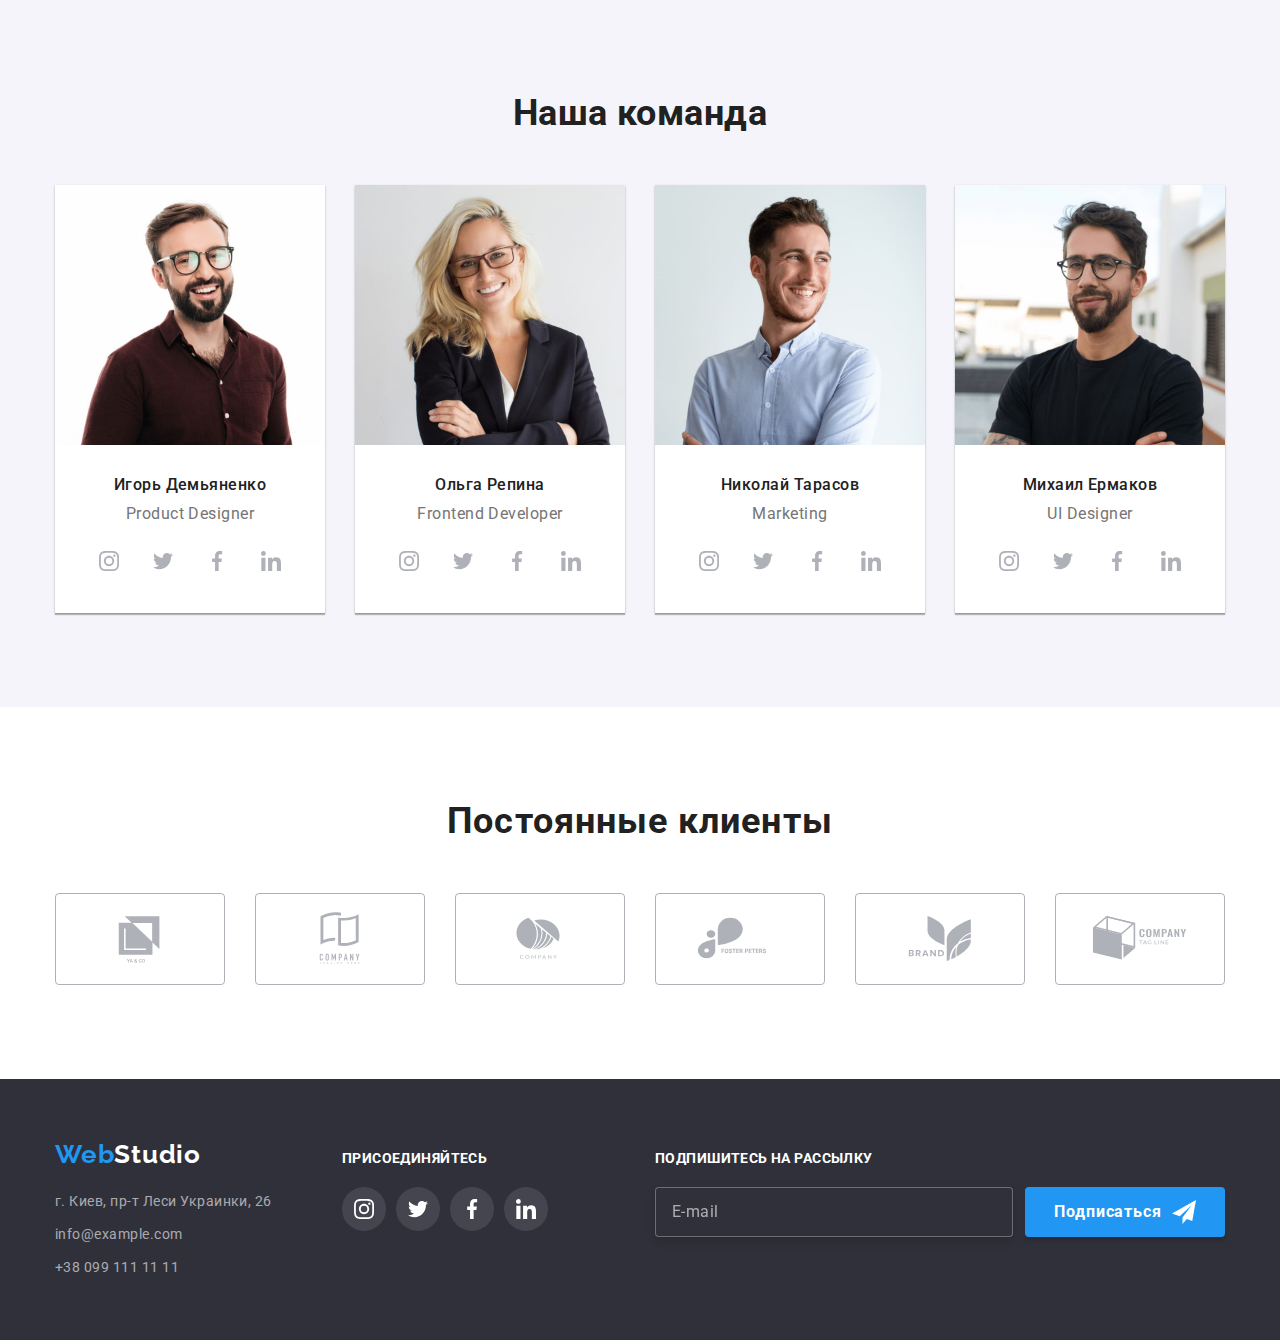
==== commit 964ae7aa: "add BEM for studio" ====
--- a/index.html
+++ b/index.html
@@ -20,35 +20,44 @@
 
   <body>
     <!-- Header -->
-    <header class="header-border">
-      <div class="container header-container">
-        <nav class="main-nav">
-          <a class="logo" href="index.html" title="WebStudio"
-            >Web<span class="logo-black">Studio</span></a
+    <header class="header--border">
+      <div class="container header__container">
+        <nav class="site-nav">
+          <a class="logo site-nav__logo" href="index.html" title="WebStudio"
+            >Web<span class="logo--black">Studio</span></a
           >
-          <ul class="site-nav">
-            <li>
-              <a class="nav-studio current" href="./index.html">Студия</a>
-            </li>
-            <li>
-              <a class="nav-portfolio" href="./portfolio.html">Портфолио</a>
-            </li>
-            <li><a class="nav-contacts" href="">Контакты</a></li>
+          <ul class="site-nav__list">
+            <li class="site-nav__item">
+              <a
+                class="site-nav__link site-nav__link--current"
+                href="./index.html"
+                >Студия</a
+              >
+            </li>
+            <li class="site-nav__item">
+              <a class="site-nav__link" href="./portfolio.html">Портфолио</a>
+            </li>
+            <li class="site-nav__item">
+              <a class="site-nav__link" href="">Контакты</a>
+            </li>
           </ul>
         </nav>
 
         <ul class="contacts">
           <li>
-            <a class="link-mail" href="mailto:info@devstudio.com">
-              <svg class="icon-mail" width="16" height="12">
+            <a
+              class="contacts__link contacts__link--gap"
+              href="mailto:info@devstudio.com"
+            >
+              <svg class="contacts__icon" width="16" height="12">
                 <use href="./images/sprite.svg#icon-mail"></use>
               </svg>
               info@devstudio.com</a
             >
           </li>
           <li>
-            <a class="link-tel" href="tel:+380961111111">
-              <svg class="icon-smartphone" width="10" height="16">
+            <a class="contacts__link" href="tel:+380961111111">
+              <svg class="contacts__icon" width="10" height="16">
                 <use href="./images/sprite.svg#icon-smartphone"></use>
               </svg>
               +38 096 111 11 11</a
@@ -60,10 +69,10 @@
     <!-- Main -->
     <main>
       <!-- Секция 1 (Эффективное решение для вашего бизнеса) -->
-      <section class="hero-section">
-        <div class="container title-container">
-          <h1 class="hero-title">Эффективные решения для вашего бизнеса</h1>
-          <button data-modal-open class="hero-button" type="button">
+      <section class="hero">
+        <div class="container hero__container">
+          <h1 class="hero__title">Эффективные решения для вашего бизнеса</h1>
+          <button data-modal-open class="hero__button" type="button">
             Заказать услугу
           </button>
         </div>
@@ -74,50 +83,50 @@
         <div class="container">
           <h2 class="visually-hidden">Список преимуществ</h2>
           <ul class="advantage-list">
-            <li>
-              <div class="advantage-block">
+            <li class="advantage-list__item">
+              <div class="advantage-list__block">
                 <svg width="70" height="70">
                   <use href="./images/sprite.svg#icon-antenna"></use>
                 </svg>
               </div>
-              <h3 class="advantage-title">Внимание к деталям</h3>
-              <p class="advantage-text">
+              <h3 class="advantage-list__title">Внимание к деталям</h3>
+              <p class="advantage-list__text">
                 Идейные соображения, а также начало повседневной работы по
                 формированию позиции.
               </p>
             </li>
-            <li>
-              <div class="advantage-block">
+            <li class="advantage-list__item">
+              <div class="advantage-list__block">
                 <svg width="70" height="70">
                   <use href="./images/sprite.svg#icon-clock"></use>
                 </svg>
               </div>
-              <h3 class="advantage-title">Пунктуальность</h3>
-              <p class="advantage-text">
+              <h3 class="advantage-list__title">Пунктуальность</h3>
+              <p class="advantage-list__text">
                 Задача организации, в особенности же рамки и место обучения
                 кадров влечет за собой.
               </p>
             </li>
-            <li>
-              <div class="advantage-block">
+            <li class="advantage-list__item">
+              <div class="advantage-list__block">
                 <svg width="70" height="70">
                   <use href="./images/sprite.svg#icon-diagram"></use>
                 </svg>
               </div>
-              <h3 class="advantage-title">Планирование</h3>
-              <p class="advantage-text">
+              <h3 class="advantage-list__title">Планирование</h3>
+              <p class="advantage-list__text">
                 Равным образом консультация с широким активом в значительной
                 степени обуславливает.
               </p>
             </li>
-            <li>
-              <div class="advantage-block">
+            <li class="advantage-list__item">
+              <div class="advantage-list__block">
                 <svg width="70" height="70">
                   <use href="./images/sprite.svg#icon-astronaut"></use>
                 </svg>
               </div>
-              <h3 class="advantage-title">Современные технологии</h3>
-              <p class="advantage-text">
+              <h3 class="advantage-list__title">Современные технологии</h3>
+              <p class="advantage-list__text">
                 Значимость этих проблем настолько очевидна, что реализация
                 плановых заданий.
               </p>
@@ -126,38 +135,38 @@
         </div>
       </section>
       <!-- Секция 3 (Чем мы занимаемся?) -->
-      <section class="project-section">
+      <section class="projects">
         <div class="container">
-          <h2 class="projects-title">Чем мы занимаемся</h2>
-          <ul class="projects-list">
-            <li>
-              <div class="projects-item-div">
+          <h2 class="projects__title">Чем мы занимаемся</h2>
+          <ul class="projects__list">
+            <li class="projects__item">
+              <div class="projects__block">
                 <img
                   src="images/img1.jpg"
                   width="370"
                   alt="руки набирают на клавиатуре код"
                 />
-                <p class="projects-item-text">Десктопные приложения</p>
-              </div>
-            </li>
-            <li>
-              <div class="projects-item-div">
+                <p class="projects__text">Десктопные приложения</p>
+              </div>
+            </li>
+            <li class="projects__item">
+              <div class="projects__block">
                 <img
                   src="images/img2.jpg"
                   width="370"
                   alt="телефон в руке фотографирует экран ноутбука"
                 />
-                <p class="projects-item-text">Мобильные приложения</p>
-              </div>
-            </li>
-            <li>
-              <div class="projects-item-div">
+                <p class="projects__text">Мобильные приложения</p>
+              </div>
+            </li>
+            <li class="projects__item">
+              <div class="projects__block">
                 <img
                   src="images/img3.jpg"
                   width="370"
                   alt="человек  выбирает на планшете цвет из палитры"
                 />
-                <p class="projects-item-text">Дизайнерские решения</p>
+                <p class="projects__text">Дизайнерские решения</p>
               </div>
             </li>
           </ul>
@@ -166,158 +175,158 @@
       <!-- Секция 4 (Наша команда) -->
       <section class="team-section">
         <div class="container">
-          <h2 class="team-section-title">Наша команда</h2>
-          <ul class="team-list">
-            <li class="member-card">
+          <h2 class="team-section__title">Наша команда</h2>
+          <ul class="members">
+            <li class="members__card">
               <img
                 src="images/img4.jpg"
                 width="270"
                 alt="Игорь Демьяненко, дизайнер продукта"
               />
-              <h3 class="member-name">Игорь Демьяненко</h3>
-              <p class="member-position" lang="en">Product Designer</p>
-              <ul class="social-network-list">
-                <li class="social-network-link">
-                  <a class="social-network" href="">
-                    <svg class="icon-social" width="20" height="20">
+              <h3 class="members__name">Игорь Демьяненко</h3>
+              <p class="members__position" lang="en">Product Designer</p>
+              <ul class="members__sn-list">
+                <li class="members__sn-link">
+                  <a class="members__sn" href="">
+                    <svg class="members__sn-icon" width="20" height="20">
                       <use href="./images/sprite.svg#icon-instagram"></use>
                     </svg>
                   </a>
                 </li>
-                <li class="social-network-link">
-                  <a class="social-network" href="">
-                    <svg class="icon-social" width="20" height="20">
+                <li class="members__sn-link">
+                  <a class="members__sn" href="">
+                    <svg class="members__sn-icon" width="20" height="20">
                       <use href="./images/sprite.svg#icon-twitter"></use>
                     </svg>
                   </a>
                 </li>
-                <li class="social-network-link">
-                  <a class="social-network" href="">
-                    <svg class="icon-social" width="20" height="20">
+                <li class="members__sn-link">
+                  <a class="members__sn" href="">
+                    <svg class="members__sn-icon" width="20" height="20">
                       <use href="./images/sprite.svg#icon-facebook"></use>
                     </svg>
                   </a>
                 </li>
-                <li class="social-network-link">
-                  <a class="social-network" href="">
-                    <svg class="icon-social" width="20" height="20">
+                <li class="members__sn-link">
+                  <a class="members__sn" href="">
+                    <svg class="members__sn-icon" width="20" height="20">
                       <use href="./images/sprite.svg#icon-linkedin"></use>
                     </svg>
                   </a>
                 </li>
               </ul>
             </li>
-            <li class="member-card">
+            <li class="members__card">
               <img
                 src="images/img5.jpg"
                 width="270"
                 alt="Ольга Репина, фронтэнд разработчик"
               />
-              <h3 class="member-name">Ольга Репина</h3>
-              <p class="member-position" lang="en">Frontend Developer</p>
-              <ul class="social-network-list">
-                <li class="social-network-link">
-                  <a class="social-network" href="">
-                    <svg class="icon-social" width="20" height="20">
+              <h3 class="members__name">Ольга Репина</h3>
+              <p class="members__position" lang="en">Frontend Developer</p>
+              <ul class="members__sn-list">
+                <li class="members__sn-link">
+                  <a class="members__sn" href="">
+                    <svg class="members__sn-icon" width="20" height="20">
                       <use href="./images/sprite.svg#icon-instagram"></use>
                     </svg>
                   </a>
                 </li>
-                <li class="social-network-link">
-                  <a class="social-network" href="">
-                    <svg class="icon-social" width="20" height="20">
+                <li class="members__sn-link">
+                  <a class="members__sn" href="">
+                    <svg class="members__sn-icon" width="20" height="20">
                       <use href="./images/sprite.svg#icon-twitter"></use>
                     </svg>
                   </a>
                 </li>
-                <li class="social-network-link">
-                  <a class="social-network" href="">
-                    <svg class="icon-social" width="20" height="20">
+                <li class="members__sn-link">
+                  <a class="members__sn" href="">
+                    <svg class="members__sn-icon" width="20" height="20">
                       <use href="./images/sprite.svg#icon-facebook"></use>
                     </svg>
                   </a>
                 </li>
-                <li class="social-network-link">
-                  <a class="social-network" href="">
-                    <svg class="icon-social" width="20" height="20">
+                <li class="members__sn-link">
+                  <a class="members__sn" href="">
+                    <svg class="members__sn-icon" width="20" height="20">
                       <use href="./images/sprite.svg#icon-linkedin"></use>
                     </svg>
                   </a>
                 </li>
               </ul>
             </li>
-            <li class="member-card">
+            <li class="members__card">
               <img
                 src="images/img6.jpg"
                 width="270"
                 alt="Николай Тарасов, маркетолог"
               />
-              <h3 class="member-name">Николай Тарасов</h3>
-              <p class="member-position" lang="en">Marketing</p>
-              <ul class="social-network-list">
-                <li class="social-network-link">
-                  <a class="social-network" href="">
-                    <svg class="icon-social" width="20" height="20">
+              <h3 class="members__name">Николай Тарасов</h3>
+              <p class="members__position" lang="en">Marketing</p>
+              <ul class="members__sn-list">
+                <li class="members__sn-link">
+                  <a class="members__sn" href="">
+                    <svg class="members__sn-icon" width="20" height="20">
                       <use href="./images/sprite.svg#icon-instagram"></use>
                     </svg>
                   </a>
                 </li>
-                <li class="social-network-link">
-                  <a class="social-network" href="">
-                    <svg class="icon-social" width="20" height="20">
+                <li class="members__sn-link">
+                  <a class="members__sn" href="">
+                    <svg class="members__sn-icon" width="20" height="20">
                       <use href="./images/sprite.svg#icon-twitter"></use>
                     </svg>
                   </a>
                 </li>
-                <li class="social-network-link">
-                  <a class="social-network" href="">
-                    <svg class="icon-social" width="20" height="20">
+                <li class="members__sn-link">
+                  <a class="members__sn" href="">
+                    <svg class="members__sn-icon" width="20" height="20">
                       <use href="./images/sprite.svg#icon-facebook"></use>
                     </svg>
                   </a>
                 </li>
-                <li class="social-network-link">
-                  <a class="social-network" href="">
-                    <svg class="icon-social" width="20" height="20">
+                <li class="members__sn-link">
+                  <a class="members__sn" href="">
+                    <svg class="members__sn-icon" width="20" height="20">
                       <use href="./images/sprite.svg#icon-linkedin"></use>
                     </svg>
                   </a>
                 </li>
               </ul>
             </li>
-            <li class="member-card">
+            <li class="members__card">
               <img
                 src="images/img7.jpg"
                 width="270"
                 alt="Михаил Ермаков, UI-дизайнер"
               />
-              <h3 class="member-name">Михаил Ермаков</h3>
-              <p class="member-position" lang="en">UI Designer</p>
-              <ul class="social-network-list">
-                <li class="social-network-link">
-                  <a class="social-network" href="">
-                    <svg class="icon-social" width="20" height="20">
+              <h3 class="members__name">Михаил Ермаков</h3>
+              <p class="members__position" lang="en">UI Designer</p>
+              <ul class="members__sn-list">
+                <li class="members__sn-link">
+                  <a class="members__sn" href="">
+                    <svg class="members__sn-icon" width="20" height="20">
                       <use href="./images/sprite.svg#icon-instagram"></use>
                     </svg>
                   </a>
                 </li>
-                <li class="social-network-link">
-                  <a class="social-network" href="">
-                    <svg class="icon-social" width="20" height="20">
+                <li class="members__sn-link">
+                  <a class="members__sn" href="">
+                    <svg class="members__sn-icon" width="20" height="20">
                       <use href="./images/sprite.svg#icon-twitter"></use>
                     </svg>
                   </a>
                 </li>
-                <li class="social-network-link">
-                  <a class="social-network" href="">
-                    <svg class="icon-social" width="20" height="20">
+                <li class="members__sn-link">
+                  <a class="members__sn" href="">
+                    <svg class="members__sn-icon" width="20" height="20">
                       <use href="./images/sprite.svg#icon-facebook"></use>
                     </svg>
                   </a>
                 </li>
-                <li class="social-network-link">
-                  <a class="social-network" href="">
-                    <svg class="icon-social" width="20" height="20">
+                <li class="members__sn-link">
+                  <a class="members__sn" href="">
+                    <svg class="members__sn-icon" width="20" height="20">
                       <use href="./images/sprite.svg#icon-linkedin"></use>
                     </svg>
                   </a>
@@ -328,48 +337,48 @@
         </div>
       </section>
       <!-- Секция 5 (Постоянные клиенты) -->
-      <section>
+      <section class="customers">
         <div class="container">
-          <h2 class="regular-customers-title">Постоянные клиенты</h2>
-          <ul class="regular-customers-list">
-            <li class="brand-logo-item">
-              <a class="brand-logo-link" href="">
-                <svg class="brand-logo-icon" width="106" height="60">
+          <h2 class="customers__title">Постоянные клиенты</h2>
+          <ul class="customers__list">
+            <li class="customers__item">
+              <a class="customers__link" href="">
+                <svg class="customers__icon" width="106" height="60">
                   <use href="./images/sprite.svg#icon-ya-co"></use>
                 </svg>
               </a>
             </li>
-            <li class="brand-logo-item">
-              <a class="brand-logo-link" href="">
-                <svg class="brand-logo-icon" width="106" height="60">
+            <li class="customers__item">
+              <a class="customers__link" href="">
+                <svg class="customers__icon" width="106" height="60">
                   <use href="./images/sprite.svg#icon-company1"></use>
                 </svg>
               </a>
             </li>
-            <li class="brand-logo-item">
-              <a class="brand-logo-link" href="">
-                <svg class="brand-logo-icon" width="106" height="60">
+            <li class="customers__item">
+              <a class="customers__link" href="">
+                <svg class="customers__icon" width="106" height="60">
                   <use href="./images/sprite.svg#icon-company2"></use>
                 </svg>
               </a>
             </li>
-            <li class="brand-logo-item">
-              <a class="brand-logo-link" href="">
-                <svg class="brand-logo-icon" width="106" height="60">
+            <li class="customers__item">
+              <a class="customers__link" href="">
+                <svg class="customers__icon" width="106" height="60">
                   <use href="./images/sprite.svg#icon-foster-peters"></use>
                 </svg>
               </a>
             </li>
-            <li class="brand-logo-item">
-              <a class="brand-logo-link" href="">
-                <svg class="brand-logo-icon" width="106" height="60">
+            <li class="customers__item">
+              <a class="customers__link" href="">
+                <svg class="customers__icon" width="106" height="60">
                   <use href="./images/sprite.svg#icon-brand"></use>
                 </svg>
               </a>
             </li>
-            <li class="brand-logo-item">
-              <a class="brand-logo-link" href="">
-                <svg class="brand-logo-icon" width="106" height="60">
+            <li class="customers__item">
+              <a class="customers__link" href="">
+                <svg class="customers__icon" width="106" height="60">
                   <use href="./images/sprite.svg#icon-company3"></use>
                 </svg>
               </a>
@@ -381,81 +390,84 @@
     <!-- Footer -->
     <footer>
       <div class="container">
-        <div class="footer-columns">
+        <div class="footer__columns">
           <div class="footer-adress">
-            <a class="bottom-logo" href="index.html" title="WebStudio"
-              >Web<span class="logo-white">Studio</span></a
+            <a
+              class="logo footer-adress__logo"
+              href="index.html"
+              title="WebStudio"
+              >Web<span class="logo--white">Studio</span></a
             >
             <address>
-              <ul class="address-list">
-                <li>
+              <ul class="footer-address__list">
+                <li class="footer-address__item">
                   <a
-                    class="address-link"
+                    class="footer-address__link"
                     href="https://goo.gl/maps/oR3F1YAG6LvCoMsa9"
                     target="_blank"
                     rel="noopener noreferrer"
                     >г. Киев, пр-т Леси Украинки, 26</a
                   >
                 </li>
-                <li>
-                  <a class="address-link" href="mailto:info@example.com"
+                <li class="footer-address__item">
+                  <a class="footer-address__link" href="mailto:info@example.com"
                     >info@example.com</a
                   >
                 </li>
-                <li>
-                  <a class="address-link" href="tel:+380991111111"
+                <li class="footer-address__item">
+                  <a class="footer-address__link" href="tel:+380991111111"
                     >+38 099 111 11 11</a
                   >
                 </li>
               </ul>
             </address>
           </div>
-          <div class="call-to-action">
-            <p class="join">присоединяйтесь</p>
-            <ul class="sn-list-footer">
-              <li class="sn-item-footer">
-                <a class="sn-link-footer" href="">
-                  <svg class="icon-social-footer" width="20" height="20">
+          <div class="join">
+            <p class="join__title">присоединяйтесь</p>
+            <ul class="join__list">
+              <li class="join__item">
+                <a class="join__link" href="">
+                  <svg class="join__icon" width="20" height="20">
                     <use href="./images/sprite.svg#icon-instagram"></use>
                   </svg>
                 </a>
               </li>
-              <li class="sn-item-footer">
-                <a class="sn-link-footer" href="">
-                  <svg class="icon-social-footer" width="20" height="20">
+              <li class="join__item">
+                <a class="join__link" href="">
+                  <svg class="join__icon" width="20" height="20">
                     <use href="./images/sprite.svg#icon-twitter"></use>
                   </svg>
                 </a>
               </li>
-              <li class="sn-item-footer">
-                <a class="sn-link-footer" href="">
-                  <svg class="icon-social-footer" width="20" height="20">
+              <li class="join__item">
+                <a class="join__link" href="">
+                  <svg class="join__icon" width="20" height="20">
                     <use href="./images/sprite.svg#icon-facebook"></use>
                   </svg>
                 </a>
               </li>
-              <li class="sn-item-footer">
-                <a class="sn-link-footer" href="">
-                  <svg class="icon-social-footer" width="20" height="20">
+              <li class="join__item">
+                <a class="join__link" href="">
+                  <svg class="join__icon" width="20" height="20">
                     <use href="./images/sprite.svg#icon-linkedin"></use>
                   </svg>
                 </a>
               </li>
             </ul>
           </div>
-          <form class="mailing-list">
-            <label class="mailing-list-title">
+          <form class="mailing">
+            <label class="mailing__title">
               Подпишитесь на рассылку
               <input
-                class="mailing-list-email"
+                class="mailing__form"
                 type="email"
                 name="email"
                 placeholder="E-mail"
               />
             </label>
-            <button class="mailing-list-button" type="submit">
+            <button class="mailing__button" type="submit">
               Подписаться
-              <svg class="icon-send" width="24" height="24">
+              <svg class="mailing__icon" width="24" height="24">
                 <use href="./images/sprite.svg#icon-icon-send"></use>
               </svg>
             </button>
@@ -466,61 +478,66 @@
     <!-- Modal -->
     <div data-modal class="backdrop is-hidden">
       <div class="modal">
-        <button data-modal-close class="modal-close-button" type="button">
-          <svg class="icon-close" width="30" height="30">
+        <button data-modal-close class="modal__close-button" type="button">
+          <svg class="modal__icon-close" width="30" height="30">
             <use href="./images/sprite.svg#icon-close"></use>
           </svg>
         </button>
-        <p class="modal-title">Оставьте свои данные, мы вам перезвоним</p>
+        <p class="modal__title">Оставьте свои данные, мы вам перезвоним</p>
         <form>
-          <div class="form-field">
-            <label for="username" class="form-label">Имя</label>
-            <input class="input" type="text" name="username" id="username" />
-            <svg class="form-svg" width="18" height="18">
+          <div class="modal__form-field">
+            <label for="username" class="modal__form-label">Имя</label>
+            <input
+              class="modal__input"
+              type="text"
+              name="username"
+              id="username"
+            />
+            <svg class="modal__form-svg" width="18" height="18">
               <use href="./images/sprite.svg#icon-person-black"></use>
             </svg>
           </div>
-          <div class="form-field">
-            <label for="number" class="form-label">Телефон</label>
-            <input class="input" type="tel" name="number" id="number" />
-            <svg class="form-svg" width="18" height="18">
+          <div class="modal__form-field">
+            <label for="number" class="modal__form-label">Телефон</label>
+            <input class="modal__input" type="tel" name="number" id="number" />
+            <svg class="modal__form-svg" width="18" height="18">
               <use href="./images/sprite.svg#icon-phone-black"></use>
             </svg>
           </div>
-          <div class="form-field">
-            <label for="email" class="form-label">Почта</label>
-            <input class="input" type="email" name="email" id="email" />
-            <svg class="form-svg" width="18" height="18">
+          <div class="modal__form-field">
+            <label for="email" class="modal__form-label">Почта</label>
+            <input class="modal__input" type="email" name="email" id="email" />
+            <svg class="modal__form-svg" width="18" height="18">
               <use href="./images/sprite.svg#icon-email-black"></use>
             </svg>
           </div>
-          <div class="form-field">
-            <label for="comment" class="form-label">Комментарий</label>
+          <div class="modal__form-field">
+            <label for="comment" class="modal__form-label">Комментарий</label>
             <textarea
               id="comment"
-              class="textarea"
+              class="modal__textarea"
               name="comment"
               placeholder="Введите текст"
             ></textarea>
           </div>
-          <label class="policy-checkbox">
+          <label class="modal__policy-checkbox">
             <input
-              class="checkbox"
+              class="modal__checkbox"
               type="checkbox"
               name="policy"
               value="policy"
             />
-            <span class="checkbox-border"
-              ><svg class="icon-check" width="16" height="15">
+            <span class="modal__checkbox-border"
+              ><svg class="modal__icon-check" width="16" height="15">
                 <use href="./images/sprite.svg#icon-icon-check"></use>
               </svg>
             </span>
             <span
               >Соглашаюсь с рассылкой и принимаю
-              <a class="policy-agreement" href="">Условия договора</a>
+              <a class="modal__policy-agreement" href="">Условия договора</a>
             </span>
           </label>
-          <button class="form-button" type="submit">Отправить</button>
+          <button class="modal__form-button" type="submit">Отправить</button>
         </form>
       </div>
     </div>
--- a/css/styles.css
+++ b/css/styles.css
@@ -74,51 +74,75 @@
   align-items: center;
   margin: auto;
 }
-.header-container {
-  display: flex;
-  align-items: center;
-}
-
-.header-border {
+.header__container {
+  display: flex;
+  align-items: center;
+}
+
+.header--border {
   border-bottom: 1px solid var(--header-border-color);
 }
 
-.main-nav {
+.site-nav {
   display: flex;
   align-items: center;
   margin-right: auto;
 }
 
 .logo {
+  font-family: "Raleway";
+  font-weight: 700;
+  font-size: 26px;
+  line-height: 1.2;
+  letter-spacing: 0.03em;
+  color: var(--accent-color);
+  text-decoration: none;
+}
+
+.site-nav__logo {
   margin-right: 93px;
   padding-top: 24px;
   padding-bottom: 25px;
-
-  font-family: "Raleway";
-  font-weight: 700;
-  font-size: 26px;
-  line-height: 1.2;
-  color: var(--accent-color);
-  text-decoration: none;
-}
-
-.logo-black {
+}
+
+.logo--black {
   color: var(--title-text-color);
 }
 
-.site-nav {
+.site-nav__list {
   display: flex;
   align-items: center;
   padding-left: 0;
   margin: 0;
 }
 
-.site-nav .current {
+.site-nav__item:not(:last-child) {
+  margin-right: 50px;
+}
+
+.site-nav__link {
+  padding-top: 32px;
+  padding-bottom: 32px;
+  font-weight: 500;
+  font-size: 14px;
+  line-height: 1.14;
+  letter-spacing: 0.02em;
+  color: var(--title-text-color);
+  text-decoration: none;
+  transition: color 250ms var(--timing-function);
+}
+
+.site-nav__link:hover,
+.site-nav__link:focus {
+  color: var(--accent-color);
+}
+
+.site-nav__link--current {
   color: var(--accent-color);
   position: relative;
 }
 
-.site-nav .current::after {
+.site-nav__link--current::after {
   content: "";
   position: absolute;
   width: 100%;
@@ -130,72 +154,16 @@
   margin-bottom: -2px;
 }
 
-.site-nav > li:not(:last-child) {
-  margin-right: 50px;
-}
-
-.nav-studio {
+.contacts {
+  display: flex;
+  align-items: center;
+  padding-left: 0;
+  margin: 0;
+}
+
+.contacts__link {
   padding-top: 32px;
   padding-bottom: 32px;
-  font-weight: 500;
-  font-size: 14px;
-  line-height: 1.14;
-  letter-spacing: 0.02em;
-  color: var(--title-text-color);
-  text-decoration: none;
-  transition: color 250ms var(--timing-function);
-}
-
-.nav-studio:hover,
-.nav-studio:focus {
-  color: var(--accent-color);
-}
-
-.nav-portfolio {
-  padding-top: 32px;
-  padding-bottom: 32px;
-  font-weight: 500;
-  font-size: 14px;
-  line-height: 1.14px;
-  letter-spacing: 0.02em;
-  color: var(--title-text-color);
-  text-decoration: none;
-  transition: color 250ms var(--timing-function);
-}
-
-.nav-portfolio:hover,
-.nav-portfolio:focus {
-  color: var(--accent-color);
-}
-
-.nav-contacts {
-  padding-top: 32px;
-  padding-bottom: 32px;
-  font-weight: 500;
-  font-size: 14px;
-  line-height: 1.14;
-  letter-spacing: 0.02em;
-  color: var(--title-text-color);
-  text-decoration: none;
-  transition: color 250ms var(--timing-function);
-}
-
-.nav-contacts:hover,
-.nav-contacts:focus {
-  color: var(--accent-color);
-}
-
-.contacts {
-  display: flex;
-  align-items: center;
-  padding-left: 0;
-  margin: 0;
-}
-
-.link-mail {
-  padding-top: 32px;
-  padding-bottom: 32px;
-  margin-right: 50px;
   font-weight: 500;
   font-size: 14px;
   line-height: 1.4;
@@ -207,42 +175,22 @@
   transition: color 250ms var(--timing-function);
 }
 
-.icon-mail {
+.contacts__link--gap {
+  margin-right: 50px;
+}
+
+.contacts__icon {
   fill: currentColor;
   margin-right: 10px;
 }
 
-.link-mail:hover,
-.link-mail:focus {
+.contacts__link:hover,
+.contacts__link:focus {
   color: var(--accent-color);
 }
 
-.link-tel {
-  padding-top: 32px;
-  padding-bottom: 32px;
-  font-weight: 500;
-  font-size: 14px;
-  line-height: 1.4;
-  letter-spacing: 0.02em;
-  color: var(--primary-text-color);
-  text-decoration: none;
-  display: flex;
-  align-items: center;
-  transition: color 250ms var(--timing-function);
-}
-
-.icon-smartphone {
-  fill: currentColor;
-  margin-right: 10px;
-}
-
-.link-tel:hover,
-.link-tel:focus {
-  color: var(--accent-color);
-}
-
 /* Секция 1 (Эффективное решение для вашего бизнеса)  */
-.hero-section {
+.hero {
   background-color: var(--hero-footer-section-background-color);
   background-image: linear-gradient(
       to right,
@@ -260,13 +208,13 @@
   padding-bottom: 200px;
 }
 
-.title-container {
+.hero__container {
   display: flex;
   align-items: center;
   flex-direction: column;
 }
 
-.hero-title {
+.hero__title {
   margin: 0 0 30px;
   width: 696px;
 
@@ -279,7 +227,7 @@
   color: var(--primary-white-color);
 }
 
-.hero-button {
+.hero__button {
   border-radius: 4px;
   padding: 10px 32px;
   border: none;
@@ -296,8 +244,8 @@
   transition: background-color 250ms var(--timing-function);
 }
 
-.hero-button:hover,
-.hero-button:focus {
+.hero__button:hover,
+.hero__button:focus {
   background-color: var(--hero-button-hover-color);
 }
 
@@ -306,11 +254,11 @@
   display: flex;
 }
 
-.advantage-list > li:not(:last-child) {
+.advantage-list__item:not(:last-child) {
   margin-right: 30px;
 }
 
-.advantage-block {
+.advantage-list__block {
   background-color: var(--team-section-background-color);
   border-radius: 4px;
   width: 270px;
@@ -321,7 +269,7 @@
   justify-content: center;
 }
 
-.advantage-title {
+.advantage-list__title {
   margin-top: 0;
   margin-bottom: 10px;
   color: var(--title-text-color);
@@ -331,7 +279,7 @@
   text-transform: uppercase;
 }
 
-.advantage-text {
+.advantage-list__text {
   width: 270px;
   font-size: 14px;
   line-height: 1.7;
@@ -339,10 +287,10 @@
 }
 
 /* Секция 3 (Чем мы занимаемся?) */
-.project-section {
+.projects {
   padding-top: 0;
 }
-.projects-title {
+.projects__title {
   margin-top: 0;
   margin-bottom: 50px;
   font-weight: 700;
@@ -352,19 +300,19 @@
   color: var(--title-text-color);
 }
 
-.projects-list {
-  display: flex;
-}
-
-.projects-list > li:not(:last-child) {
+.projects__list {
+  display: flex;
+}
+
+.projects__item:not(:last-child) {
   margin-right: 30px;
 }
 
-.projects-item-div {
+.projects__block {
   position: relative;
 }
 
-.projects-item-text {
+.projects__text{
   position: absolute;
   bottom: 0;
 
@@ -387,7 +335,7 @@
   margin-bottom: 0;
 }
 
-.team-section-title {
+.team-section__title {
   margin-bottom: 50px;
   font-weight: 700;
   font-size: 36px;
@@ -396,11 +344,11 @@
   color: var(--title-text-color);
 }
 
-.team-list {
-  display: flex;
-}
-
-.member-card {
+.members {
+  display: flex;
+}
+
+.members__card {
   background-color: var(--primary-white-color);
   width: 270px;
   margin-bottom: 0;
@@ -408,11 +356,11 @@
     0px 2px 1px rgba(0, 0, 0, 0.2);
 }
 
-.member-card:not(:last-child) {
+.members__card:not(:last-child) {
   margin-right: 30px;
 }
 
-.member-name {
+.members__name {
   margin-top: 30px;
   margin-bottom: 10px;
   font-weight: 500;
@@ -422,24 +370,24 @@
   color: var(--title-text-color);
 }
 
-.member-position {
+.members__position {
   margin-bottom: 16px;
   font-size: 16px;
   line-height: 1.19;
   text-align: center;
 }
 
-.social-network-list {
+.members__sn-list {
   display: flex;
   justify-content: center;
   margin-bottom: 30px;
 }
 
-.social-network-link:not(:last-child) {
+.members__sn-link:not(:last-child) {
   margin-right: 10px;
 }
 
-.social-network {
+.members__sn {
   display: flex;
   justify-content: center;
   align-items: center;
@@ -451,19 +399,19 @@
     background-color 250ms var(--timing-function);
 }
 
-.social-network:hover,
-.social-network:focus {
+.members__sn:hover,
+.members__sn:focus {
   color: var(--primary-white-color);
   background-color: var(--accent-color);
 }
 
-.icon-social {
+.members__sn-icon {
   fill: currentColor;
 }
 
 /* Секция 5 (Постоянные клиенты) */
 
-.regular-customers-title {
+.customers__title {
   color: var(--title-text-color);
   font-weight: 700;
   font-size: 36px;
@@ -474,15 +422,15 @@
   margin-bottom: 50px;
 }
 
-.regular-customers-list {
-  display: flex;
-}
-
-.brand-logo-item:not(:last-child) {
+.customers__list {
+  display: flex;
+}
+
+.customers__item:not(:last-child) {
   margin-right: 30px;
 }
 
-.brand-logo-link {
+.customers__link {
   display: flex;
   justify-content: center;
   align-items: center;
@@ -494,13 +442,13 @@
   transition: color 250ms var(--timing-function);
 }
 
-.brand-logo-link:hover,
-.brand-logo-link:focus {
+.customers__link:hover,
+.customers__link:focus {
   color: var(--accent-color);
   border: 1px solid var(--accent-color);
 }
 
-.brand-logo-icon {
+.customers__icon {
   fill: currentColor;
 }
 
@@ -511,27 +459,25 @@
   padding-bottom: 60px;
 }
 
-.footer-columns {
+.footer__columns {
   display: flex;
   align-items: baseline;
 }
 
-.bottom-logo {
+.footer-adress__logo {
   display: inline-block;
   margin-bottom: 20px;
-  font-family: "Raleway";
-  font-weight: 700;
-  font-size: 26px;
-  line-height: 1.19;
-  color: var(--accent-color);
-  text-decoration: none;
-}
-
-.logo-white {
-  color: var(--primary-white-color);
-}
-
-.address-link {
+}
+
+.logo--white {
+  color: var(--primary-white-color);
+}
+
+.footer-address__item:not(:last-child) {
+  margin-bottom: 9px;
+}
+
+.footer-address__link {
   display: inline-block;
   font-style: normal;
   font-size: 14px;
@@ -541,20 +487,16 @@
   transition: color 250ms var(--timing-function);
 }
 
-.address-list > li:not(:last-child) {
-  margin-bottom: 9px;
-}
-
-.address-link:hover,
-.address-link:focus {
-  color: var(--primary-white-color);
-}
-
-.call-to-action {
+.footer-address__link:hover,
+.footer-address__link:focus {
+  color: var(--primary-white-color);
+}
+
+.join {
   margin-left: 70px;
 }
 
-.join {
+.join__title {
   margin-bottom: 20px;
   font-weight: 700;
   font-size: 14px;
@@ -564,15 +506,15 @@
   color: var(--primary-white-color);
 }
 
-.sn-list-footer {
-  display: flex;
-}
-
-.sn-item-footer:not(:last-child) {
+.join__list {
+  display: flex;
+}
+
+.join__item:not(:last-child) {
   margin-right: 10px;
 }
 
-.sn-link-footer {
+.join__link {
   display: flex;
   justify-content: center;
   align-items: center;
@@ -584,21 +526,21 @@
   transition: background-color 250ms var(--timing-function);
 }
 
-.sn-link-footer:hover,
-.sn-link-footer:focus {
+.join__link:hover,
+.join__link:focus {
   background-color: var(--accent-color);
 }
 
-.icon-social-footer {
+.join__icon {
   fill: currentColor;
 }
 
-.mailing-list {
+.mailing {
   margin-left: auto;
   display: flex;
 }
 
-.mailing-list-title {
+.mailing__title {
   display: block;
   font-weight: 700;
   font-size: 14px;
@@ -608,7 +550,7 @@
   color: var(--primary-white-color);
 }
 
-.mailing-list-email {
+.mailing__form {
   display: block;
   margin-top: 20px;
   font-size: 16px;
@@ -626,19 +568,19 @@
   transition: border 250ms var(--timing-function);
 }
 
-.mailing-list-email:focus {
+.mailing__form:focus {
   border: 1px solid var(--accent-color);
   outline: none;
 }
 
-.mailing-list-email::placeholder {
+.mailing__form::placeholder {
   font-size: 16px;
   line-height: 1.25;
   letter-spacing: 0.03em;
   color: rgba(255, 255, 255, 0.6);
 }
 
-.mailing-list-button {
+.mailing__button {
   display: flex;
   align-self: flex-end;
   margin-left: 12px;
@@ -660,13 +602,13 @@
   transition: background-color 250ms var(--timing-function);
 }
 
-.icon-send {
+.mailing__button:hover,
+.mailing__button:focus {
+  background-color: var(--hero-button-hover-color);
+}
+
+.mailing__icon {
   margin-left: 10px;
-}
-
-.mailing-list-button:hover,
-.mailing-list-button:focus {
-  background-color: var(--hero-button-hover-color);
 }
 
 /* Modal  */
@@ -711,7 +653,7 @@
   border-radius: 4px;
 }
 
-.modal-close-button {
+.modal__close-button {
   position: absolute;
   right: 0;
   top: 0;
@@ -726,17 +668,17 @@
   background-color: var(--primary-white-color);
 }
 
-.icon-close {
+.modal__icon-close {
   fill: var(--primary-black-color);
   transition: fill 250ms var(--timing-function);
 }
 
-.icon-close:hover,
-.icon-close:focus {
+.modal__icon-close:hover,
+.modal__icon-close:focus {
   fill: var(--accent-color);
 }
 
-.modal-title {
+.modal__title {
   margin-bottom: 30px;
   font-weight: 700;
   font-size: 20px;
@@ -746,16 +688,16 @@
   color: var(--title-text-color);
 }
 
-.form-field {
+.modal__form-field {
   position: relative;
   margin-bottom: 28px;
 }
 
-.form-field:nth-child(4) {
+.modal__form-field:nth-child(4) {
   margin-bottom: 20px;
 }
 
-.form-label {
+.modal__form-label {
   position: absolute;
   top: -18px;
   left: 0;
@@ -764,7 +706,7 @@
   letter-spacing: 0.01em;
 }
 
-.form-svg {
+.modal__form-svg {
   position: absolute;
   top: 50%;
   left: 15px;
@@ -772,7 +714,7 @@
   transition: fill 250ms var(--timing-function);
 }
 
-.input {
+.modal__input {
   padding-left: 42px;
   width: 448px;
   height: 40px;
@@ -783,16 +725,16 @@
   transition: border 250ms var(--timing-function);
 }
 
-.input:focus {
+.modal__input:focus {
   border: 1px solid var(--accent-color);
   outline: none;
 }
 
-.form-field:focus-within > .form-svg {
+.modal__form-field:focus-within > .modal__form-svg {
   fill: var(--accent-color);
 }
 
-.textarea {
+.modal__textarea {
   resize: none;
   width: 448px;
   height: 120px;
@@ -808,19 +750,19 @@
   transition: border 250ms var(--timing-function);
 }
 
-.textarea::placeholder {
+.modal__textarea::placeholder {
   font-size: 14px;
   line-height: 1.14;
   letter-spacing: 0.01em;
   color: rgba(117, 117, 117, 0.5);
 }
 
-.textarea:focus {
+.modal__textarea:focus {
   border: 1px solid var(--accent-color);
   outline: none;
 }
 
-.policy-checkbox {
+.modal__policy-checkbox {
   display: flex;
   align-items: center;
   justify-content: center;
@@ -829,7 +771,7 @@
   letter-spacing: 0.03em;
 }
 
-.checkbox {
+.modal__checkbox {
   position: absolute;
   width: 1px;
   height: 1px;
@@ -842,13 +784,13 @@
   overflow: hidden;
 }
 
-.checkbox:checked + .checkbox-border {
+.modal__checkbox:checked + .modal__checkbox-border {
   background-color: var(--accent-color);
   background-origin: border-box;
   border-color: var(--accent-color);
 }
 
-.checkbox-border {
+.modal__checkbox-border {
   display: flex;
   align-items: center;
   border: 2px solid var(--title-text-color);
@@ -857,16 +799,16 @@
   transition: background-color 250ms var(--timing-function);
 }
 
-.icon-check {
+.modal__icon-check {
   fill: var(--primary-white-color);
 }
 
-.policy-agreement {
+.modal__policy-agreement {
   margin-left: 3px;
   color: var(--accent-color);
 }
 
-.form-button {
+.modal__form-button {
   display: flex;
   justify-content: center;
   align-items: center;
@@ -890,21 +832,21 @@
   transition: background-color 250ms var(--timing-function);
 }
 
-.form-button:hover,
-.form-button:focus {
+.modal__form-button:hover,
+.modal__form-button:focus {
   background-color: var(--hero-button-hover-color);
 }
 
 /* Portfolio  */
 
-.button-list {
+.filter-list {
   display: flex;
   justify-content: center;
 
   margin-bottom: 50px;
 }
 
-.button-list > li:not(:last-child) {
+.filter-list__item:not(:last-child) {
   margin-right: 8px;
 }
 
